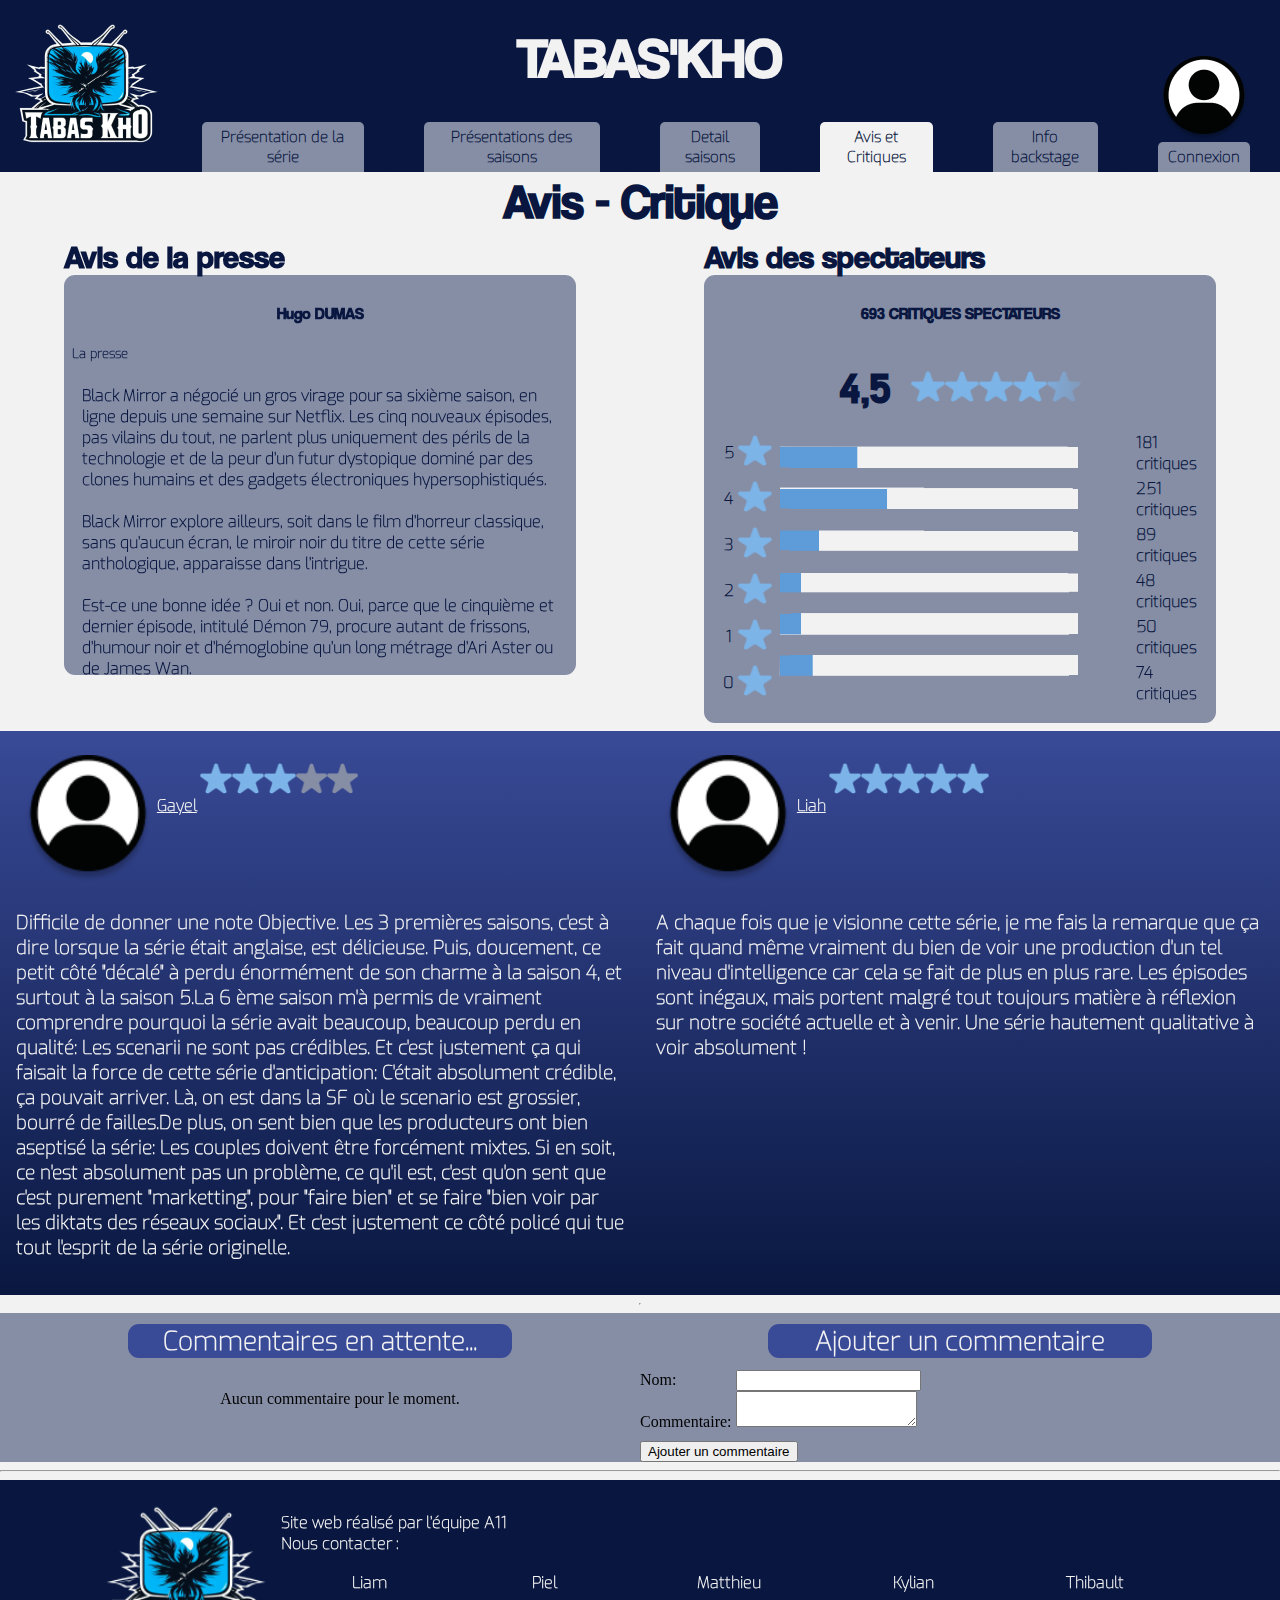
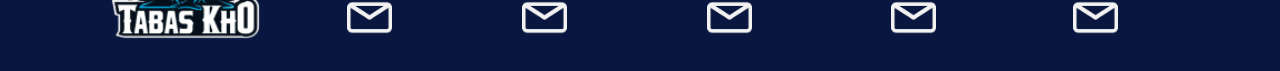
==== avis_critique.html @ 2e1c9a6a "Intégration de la page pres_saisons.html" ====
<!DOCTYPE html>
<html lang="en">
<head>
    <meta charset="UTF-8">
    <meta name="viewport" content="width=device-width, initial-scale=1.0">
    <link href="style.css" rel="stylesheet">
    <script type="text/javascript" src="main.js"></script>
    <title>Avis et Critiques</title>

</head>
<body>
    <!--Header-->
    <header>
        <nav>
            <ul>
                <li class="deroule"> 
                    <img src="img/menu.png" alt="menu">
                    <ul class="sous">
                        <li><a href="index.html">Présentation de la série</a></li>
                        <li><a href="pres_saisons.html">Présentations des saisons</a></li>
                        <li><a href="detail_saisons_1.html">Detail saisons</a></li>
                        <li><a href="avis_critique.html">Avis et Critiques</a></li>
                        <li><a href="">Info backstage</a></li>
                    </ul>
                </li>
            </ul>
        </nav>
        <img title="logo" src="img/logo.png" alt="logo" >
        <div class="div1header">
            <h1 class="h1blanc">TABAS'KHO</h1>
            <ul class="ulheader">
                <li><p class=" pheader"><a href="index.html">Présentation de la série</a></p></li>
                <li><p class="pheader"><a href="pres_saisons.html">Présentations des saisons</a></p></li>
                <li><p class="pheader"><a href="detail_saisons_1.html">Detail saisons</a></p></li>
                <li><p class="pheader actuel"><a href="avis_critique.html">Avis et Critiques</a></p></li>
                <li><p class="pheader"><a href="">Info backstage</a></p></li>
            </ul>
        </div>
        <div class="div2header">
            <img width="90px" height="86px" title="connexion" src="img/connexion.png" alt="connexion">
            <p class="pheader"><a href="">Connexion</a></p>
        </div>
    </header>
    <!--Main-->
    <main>
        <div class="title">
            <H2 class="h2bleue">Avis - Critique</H2>
        </div>
        <div class="presse_spectateur">
            <div class="presse">
                <H3>Avis de la presse</H3>
                <div>
                    <h4>Hugo DUMAS</h4>
                    <h5>La presse</h5>
                    <article>Black Mirror a négocié un gros virage pour sa sixième saison, en ligne depuis une semaine sur Netflix. Les cinq nouveaux épisodes, pas vilains du tout, ne parlent plus uniquement des périls de la technologie et de la peur d’un futur dystopique dominé par des clones humains et des gadgets électroniques hypersophistiqués. <br><br>Black Mirror explore ailleurs, soit dans le film d’horreur classique, sans qu’aucun écran, le miroir noir du titre de cette série anthologique, apparaisse dans l’intrigue.
                        <br><br>Est-ce une bonne idée ? Oui et non. Oui, parce que le cinquième et dernier épisode, intitulé Démon 79, procure autant de frissons, d’humour noir et d’hémoglobine qu’un long métrage d’Ari Aster ou de James Wan.
                        <br><br>Et non parce que le meilleur épisode de la cuvée 2023 demeure celui qui ressemble le plus à du Black Mirror traditionnel, soit le troisième (intitulé Mon cœur pour la vie), qui met en vedette Aaron Paul et Josh Hartnett dans le costume de deux astronautes de la fin des années 1960.</article>
                    <div class="place">
                        <p ><a class="bouton" href="">En savoir plus ...</a></p>
                    </div>
                </div>
            </div>
            <div class="spectateur">
                <h3>Avis des spectateurs</h3>
                <div>
                    <h4>693 CRITIQUES SPECTATEURS</h4>
                    <br>
                    <div>
                        <p class="p1">4,5</p>
                        <img src="img/Star 3.png" alt="etoile pleine" width="34" height="31">
                        <img src="img/Star 3.png" alt="etoile pleine" width="34" height="31">
                        <img src="img/Star 3.png" alt="etoile pleine" width="34" height="31">
                        <img src="img/Star 3.png" alt="etoile pleine" width="34" height="31">
                        <img src="img/Star 5.png" alt="etoile pleine" width="34" height="31">

                    </div>
                    <div class="avis">
                        <table>
                            <tr>
                                <th>5</th>
                                <td><img src="img/Star 3.png" alt="etoile pleine" width="34" height="31"></td>
                                <td class="test" rowspan="6"><img  src="img/Capture d’écran 2023-11-15 à 11.35.28.png" alt=""></td>
                                <td>181 critiques</td>
                            </tr>
                            <tr>
                                <th>4</th>
                                <td><img src="img/Star 3.png" alt="etoile pleine" width="34" height="31"></td>
                                <td>251 critiques</td>
                            </tr>
                            <tr>
                                <th>3</th>
                                <td><img src="img/Star 3.png" alt="etoile pleine" width="34" height="31"></td>
                                <td>89 critiques</td>
                            </tr>
                            <tr>
                                <th>2</th>
                                <td><img src="img/Star 3.png" alt="etoile pleine" width="34" height="31"></td>
                                <td>48 critiques</td>
                            </tr>
                            <tr>
                                <th>1</th>
                                <td><img src="img/Star 3.png" alt="etoile pleine" width="34" height="31"></td>
                                <td>50 critiques</td>
                            </tr>
                            <tr>
                                <th>0</th>
                                <td><img src="img/Star 3.png" alt="etoile pleine" width="34" height="31"></td>
                                <td>74 critiques</td>
                            </tr>
                        </table>
                    </div>
                </div>
            </div>
        </div>
        <div class="partie2">
            
            <div>
                <div>
                    <img class="Ellipse" src="img/connexion.png" alt="photo de profil spectateur" width="96px" height="96px">
                    <p><a class="user" href="https://www.allocine.fr/membre-Z20060817132647380656069/"><strong>Gayel</strong></a></p>
                    <div class="stars">
                        <img src="img/Star 3.png" alt="etoile pleine" width="34" height="31">
                        <img src="img/Star 3.png" alt="etoile pleine" width="34" height="31">
                        <img src="img/Star 3.png" alt="etoile pleine" width="34" height="31">
                        <img src="img/Star 4.png" alt="etoile vide" width="34" height="31">
                        <img src="img/Star 4.png" alt="etoile vide" width="34" height="31">
                    </div>
                </div>
                <p class=" min pblanc">Difficile de donner une note Objective. Les 3 premières saisons, c'est à dire lorsque la série était anglaise, est délicieuse. Puis, doucement, ce petit côté "décalé" à perdu énormément de son charme à la saison 4, et surtout à la saison 5.La 6 ème saison m'à permis de vraiment comprendre pourquoi la série avait beaucoup, beaucoup perdu en qualité: Les scenarii ne sont pas crédibles. Et c'est justement ça qui faisait la force de cette série d'anticipation: C'était absolument crédible, ça pouvait arriver. Là, on est dans la SF où le scenario est grossier, bourré de failles.De plus, on sent bien que les producteurs ont bien aseptisé la série: Les couples doivent être forcément mixtes. Si en soit, ce n'est absolument pas un problème, ce qu'il est, c'est qu'on sent que c'est purement "marketting", pour "faire bien" et se faire "bien voir par les diktats des réseaux sociaux". Et c'est justement ce côté policé qui tue tout l'esprit de la série originelle.</p>
            </div>
            <div>
                <div>
                    <img class="Ellipse" src="img/connexion.png" alt="photo de profil spectateur">
                    <p><a class="user" href="https://www.allocine.fr/membre-Z20211225101541783088129/"><strong>Liah</strong></a></p>
                    <div class="stars">
                        <img src="img/Star 3.png" alt="etoile pleine" width="34" height="31">
                        <img src="img/Star 3.png" alt="etoile pleine" width="34" height="31">
                        <img src="img/Star 3.png" alt="etoile pleine" width="34" height="31">
                        <img src="img/Star 3.png" alt="etoile vide" width="34" height="31">
                        <img src="img/Star 3.png" alt="etoile vide" width="34" height="31">
                    </div>
                </div>
                <p class="min pblanc">A chaque fois que je visionne cette série, je me fais la remarque que ça fait quand même vraiment du bien de voir une production d'un tel niveau d'intelligence car cela se fait de plus en plus rare. Les épisodes sont inégaux, mais portent malgré tout toujours matière à réflexion sur notre société actuelle et à venir. Une série hautement qualitative à voir absolument !</p>
            </div>
        </div>
        <hr>
    
                <!-- Afficher les commentaires -->
        <div class="commentNonVerif">
            <div>
                <p class="Fblanc">Commentaires en attente...</p>
                <ul id="commentList"></ul>
            </div>
            <!-- Formulaire pour ajouter un commentaire -->
            <div>
                <p class="Fblanc">Ajouter un commentaire</p>
                <form id="commentForm">
                <label for="name" class="name">Nom:</label>
                <input type="text" id="name" required><br>

                <label for="comment">Commentaire:</label>
                <textarea id="comment" required></textarea><br>

                <button type="submit" class="add">Ajouter un commentaire</button>
            </form>
            </div>
            
        </div>
        
        <script>
        document.addEventListener('DOMContentLoaded', function() {
            // Charger les commentaires existants depuis le stockage local
            var comments = JSON.parse(localStorage.getItem('comments')) || [];

            // Afficher les commentaires existants
            displayComments();

            // Ajouter un gestionnaire d'événements pour le formulaire
            document.getElementById('commentForm').addEventListener('submit', function(event) {
                event.preventDefault();

                // Récupérer les valeurs du formulaire
                var name = document.getElementById('name').value;
                var comment = document.getElementById('comment').value;

                // Ajouter le nouveau commentaire à la liste
                comments.push({ name: name, comment: comment });

                // Enregistrer les commentaires dans le stockage local
                localStorage.setItem('comments', JSON.stringify(comments));

                // Afficher les commentaires mis à jour
                displayComments();

                // Effacer le formulaire
                document.getElementById('name').value = '';
                document.getElementById('comment').value = '';
            });

            // Fonction pour afficher les commentaires
            function displayComments() {
                var commentList = document.getElementById('commentList');
                commentList.innerHTML = '';

                if (comments.length > 0) {
                    comments.forEach(function(comment) {
                        var listItem = document.createElement('li');
                        listItem.innerHTML = '<strong>' + escapeHTML(comment.name) + ':</strong> ' + escapeHTML(comment.comment);
                        commentList.appendChild(listItem);
                    });
                } else {
                    commentList.innerHTML = 'Aucun commentaire pour le moment.';
                }
            }

            // Fonction pour échapper les caractères HTML spéciaux
            function escapeHTML(str) {
                var div = document.createElement('div');
                div.appendChild(document.createTextNode(str));
                return div.innerHTML;
            }
            });
        </script>
    </main>
    <hr>
    <!--Footer-->
    <footer>
        <div class="image-centre">
            <img src="img/logo.png" alt="Logo tabas'KHO" width="191px" height="191px">
        </div>
        <div>
            <p class="footer-P">Site web réalisé par l’équipe A11 <br>Nous contacter :</p>
            
            <table>
                <tr>
                    <th>Liam</th>
                    <th>Piel</th>
                    <th>Matthieu</th>
                    <th>Kylian</th>
                    <th>Thibault</th>
                </tr>
                <tr>
                    <th><a href="mailto:liam.denis@etudiant.univ-rennes1.fr"> <img src="img/email-svgrepo-com.png" width="45px" height="45px"> </a ></th>
                    <th><a href="mailto:Piel.mallet@etudiant.univ-rennes1.fr"> <img src="img/email-svgrepo-com.png" width="45px" height="45px"> </a ></th>
                    <th><a href="mailto:matthieu.lebout@etudiant.univ-rennes1.fr"> <img src="img/email-svgrepo-com.png" width="45px" height="45px"> </a ></th>
                    <th><a href="mailto:kylian.houedec@etudiant.univ-rennes1.fr"> <img src="img/email-svgrepo-com.png" width="45px" height="45px"> </a ></th>
                    <th><a href="mailto:thibault.dubois@etudiant.univ-rennes1.fr"> <img src="img/email-svgrepo-com.png" width="45px" height="45px"> </a ></th>
                </tr>
            </table>
        </div>
    </footer>
</body>
</html>
---- style.css ----
html{
    height: 400px;
}
body{
    margin: 0;
    background-color: #f2f2f2;
}
.detailsaison{
    margin: 50px;
    display: flex;
    flex-direction: column;
}
header{
    color: #091740;
    display: flex;
    height: 172px;
    background-color: #091740;
    justify-content: space-around;
}
.div1header{
    display: flex;
    flex-direction: column;
    justify-content: flex-end;
}
.div2header{
    display: flex;
    flex-direction: column;
    justify-content: flex-end;
    align-items: center;
}
.ulheader{
    display: flex;
    flex-direction: row;
    flex-wrap: nowrap;
    padding: 0;
    margin-bottom: 0;
    list-style-type: none;
}
.ulheader>li{
    background-color: #091740;
    padding: 0;
    margin: 0;
    font-size: auto;

}
.h1blanc{
    margin-bottom: 0;
    font-size: 3.5em;
    font-family: "Coolvetica";
    color: #f2f2f2;
    text-align: center;
}
.h1bleue{
    margin-bottom: 0;
    font-size: 3.5em;
    font-family: "Coolvetica";
    color: #091740;
    text-align: center;
}
.h2bleue{
    font-size: 3em;
    font-family: "Coolvetica";
    color: #091740;
    margin: 0;
}
.h2blanc{
    font-size: 3em;
    font-family: "Coolvetica";
    color: #f2f2f2;
    margin: 0;
}
h3{
    font-size: 2em;
    font-family: "Coolvetica";
    color: #091740;
    margin: 0;
}
h4{
    text-align: center;
    font-family: "Coolvetica";
    color: #091740;
  }
  
h5,article,p{
    font-family: "exo";
    color: #091740;
    font-weight: bold;
}

a{
    color: #091740;
    text-decoration: none;
}
.pheader{
    border-radius: 5px 5px 0px 0px;
    font-family: "Exo";
    font-weight: bold;
    padding: 5px 10px;
    background-color: #868EA6;
    text-align: center;
    margin:0em 2em;
    font-size: 15px;
    
}

.pheader:hover{
    background-color: #f2f2f2;
}
.actuel{
    background-color: #f2f2f2;
}
.articleflex{
    display: flex;
    flex-direction: row;
    justify-content: space-around;
    align-items: center;
    margin-top: 0;
}
.deroule{
    display: none;
    background-color: #091740;
    padding: 0;
}
.sous{
    display: none;
    flex-direction: column;
    margin: 0;
    font-size: 1.75vw;
    align-items: flex-start;
    background-color: #868EA6;
    position:absolute;
    left: 0px;
    top: 172px;
    z-index: 300;
}
.sous li a{
    color: #F2F2F2;
}
nav:hover .sous{
    display: flex;
}
nav ul {
    padding: 0;
}
nav{
    height: 172px;
}
.wrap{
    text-align: center;
    flex-wrap: wrap;
}
.articleflex>img{
    width: 60%;
}
article{
    margin: 10px;
}

.articledegrade{
    border-radius: 20px;
    background: linear-gradient(#091740,80%,#394A97);
    margin: 3em 0;
    padding: 3em;
}

.pbleue{
    color: #091740;
    font-family: "Exo";
    text-align: center;
    font-size: 2.5vw;
    font-weight: 700;
}
.pblanc{
    color: #f2f2f2;
    font-family: "Exo";
    text-align: start;
    font-size: 2.5vw;
    font-weight: 700;
}
.min{
    font-size: 1.5vw;
    
}
table{
    color: #091740;
    font-family: "Exo";
    font-weight: bold;
}
.divnote{
    display: flex;
    flex-direction: row;
    justify-content: center;
    align-items: baseline;
}
.etoile{
    width: 3vw;
    height: 3vw;
}

.divnote>p{
    font-family: "Coolvetica";
    font-size: 2vw;
    margin-top: 10px;
    font-weight: bold;
    color: #868EA6;
}

.p_min{
    color: #868EA6;
    font-family: "Exo";
    font-weight: bold;
    margin: 0;
    text-align: center;
}
video{
    border-radius: 20px;
    width: 40vw;
    height: auto;
    margin-top: 3em;
}
ul{
    display: flex;
    flex-direction: row;
    flex-wrap: wrap;
    justify-content: space-around;
    list-style-type: none;
    margin:32px auto;
}
li{
    background-color: #394A97;
    padding: 1em 2em;
    border-radius: 10px;
    color: #f2f2f2;
    font-family: "Exo";
    font-weight: bold;
    font-size: 1.5em;
    margin: 1em;
}

.block-total{
    display: flex;
    flex-wrap: wrap;
    flex-direction: row;
    justify-content: space-around;
}
.block-total>div{
    background-color: #f2f2f2;
    width: 350px;
    height: 250px;
    text-align: center;
    border-radius: 20px;
    margin: 1em;
}
.pblock{
    color: #091740;
    font-family: "Exo";
    font-weight: bold;
    margin: 16px 30px;
    text-align: center;
}
figure>img{
    width: 15vw;
}



/* css details_saison */

body {
    padding: 0;
    margin: 0;
    background-color: #f2f2f2;
}

main {
    margin: 0;
    display: flex;
    flex-direction: column;
}

img {
    display: inline-block;
    border-radius: 10px;
}

p {
    font-family: Exo, Arial, sans-serif;
    font-weight: bold;
}


.changement_saison {
    margin: 1em auto;
}

.changement_saison a {
    background-color: #868EA6;
    color: black;
    display: inline-block;
    width: 10em;
    padding: 5px;
    text-align: center;
    text-decoration: none;
    border-radius: 5px;
    margin: 0.5em;
    font-family: Exo, Arial, sans-serif;
    font-weight: bold;
}

.changement_saison a:hover {
    background-color: #091740;
    color: white;
}

.changement_saison p {
    background-color: #C0C0C0;
    color: #7F7F7F;
    display: inline-block;
    width: 10em;
    padding: 5px;
    text-align: center;
    text-decoration: none;
    border-radius: 5px;
    margin: 0.5em;
}


/* Section Acteurs */

#acteur div div {
    background-color: #868EA6;
    width: 30%;
    display: inline-flex;
    margin: 10px;
    padding: 10px;
    border-radius: 20px;
    align-items: center;

}

#acteur p {
    display: inline-block;
    margin-left: 30px;
}

#acteur img {
    height: 100px;
    border-radius: 50px;
}


/* Bande anonce */

img.trailer {
    display: block;
    margin: 50px auto;
    width: 80%;
}


/* Section Extraits */

#extraits section {
    display: flex;
    width: 100%;
    flex-wrap: nowrap;
    overflow-x: scroll;
}

#extraits div {
    position: relative;
}

#extraits section::before {
    content: "";
    position: absolute;
    top: 0;
    bottom: 0;
    left: 0;
    width: 20px;
    background: linear-gradient(to left, rgba(255, 255, 255, 0), #F2F2F2);
}

#extraits section::after {
    content: "";
    position: absolute;
    top: 0;
    bottom: 0;
    right: 0;
    width: 20px;
    background: linear-gradient(to right, rgba(255, 255, 255, 0), #F2F2F2);
}

#extraits img {
    height: 300px;
    margin: 20px;
}


/* Section Photos */

#photos section {
    display: flex;
    width: 100%;
    flex-wrap: nowrap;
    overflow-x: scroll;
}

#photos img {
    margin: 20px;
    height: 400px;
}

#photos div {
    position: relative;
}

#photos section::before {
    content: "";
    position: absolute;
    top: 0;
    bottom: 0;
    left: 0;
    width: 20px;
    background: linear-gradient(to left, rgba(255, 255, 255, 0), #F2F2F2);
}

#photos section::after {
    content: "";
    position: absolute;
    top: 0;
    bottom: 0;
    right: 0;
    width: 20px;
    background: linear-gradient(to right, rgba(255, 255, 255, 0), #F2F2F2);
}


/* Section Episode */

#episodes section {
    display: flex;
    width: 100%;
    flex-wrap: nowrap;
    overflow-x: scroll;
}

#episodes div div {
    display: inline-block;
    width: 300px;
    background-color: #868EA6;
    border-radius: 20px;
    padding: 20px;
    margin: 20px;
    flex-shrink: 0;
    flex-grow: 0;
}

#episodes img {
    width: 100%;
}

#episodes div div:hover {
    position: relative;
    right: 10px;
    bottom: 10px;
    box-shadow: 10px 10px 10px #070E26;
}

#episodes div div div:hover {
    box-shadow: none;
    right: 0;
    bottom: 0;
}

#episodes p {
    height: 250px;
    overflow-y: scroll;
    margin: 0;
    padding: 20px 0;
}

#episodes > div,
#episodes div div div {
    position: relative;
    margin: 0;
    padding: 0;
}

#episodes section::before {
    content: "";
    position: absolute;
    top: 0;
    bottom: 0;
    left: 0;
    width: 20px;
    background: linear-gradient(to left, rgba(255, 255, 255, 0), #F2F2F2);
    z-index: 1;
}

#episodes section::after {
    content: "";
    position: absolute;
    top: 0;
    bottom: 0;
    right: 0;
    width: 20px;
    background: linear-gradient(to right, rgba(255, 255, 255, 0), #F2F2F2);
}

#episodes p::before {
    content: "";
    position: absolute;
    top: 0;
    left: 0;
    right: 0;
    height: 20px;
    background: linear-gradient(to top, rgba(255, 255, 255, 0), #868EA6);
}

#episodes p::after {
    content: "";
    position: absolute;
    bottom: 0;
    left: 0;
    right: 0;
    height: 20px;
    background: linear-gradient(to bottom, rgba(255, 255, 255, 0), #868EA6);
}


/* Affichage sur mobile */

@media screen and (max-width: 1400px) {

    #acteur div div {
        width: 45%;
    }

    img.trailer {
        width: 90%;
    }
}


@media screen and (max-width: 960px) {
    
    #acteur section {
        display: flex;
        flex-wrap: nowrap;
        overflow-x: scroll;
    }

    #acteur div div {
        flex-grow: 0;
        flex-shrink: 0;
        width: 400px;
        margin: 0 20px;
    }

    #acteur > div {
        position: relative;
    }
    
    #acteur section::before {
        content: "";
        position: absolute;
        top: 0;
        bottom: 0;
        left: 0;
        width: 20px;
        background: linear-gradient(to left, rgba(255, 255, 255, 0), #F2F2F2);
    }
    
    #acteur section::after {
        content: "";
        position: absolute;
        top: 0;
        bottom: 0;
        right: 0;
        width: 20px;
        background: linear-gradient(to right, rgba(255, 255, 255, 0), #F2F2F2);
    }    

    img.trailer {
        width: 100%;
    }

    #resume {
        order: 98;
    }

    .changement_saison_bas {
        order: 99;
    }
}

/* avis critique */

.title{
    display: flex;
    justify-content: center;}

.Fblanc{
   background-color: #394A97;
   color: #F2F2F2;
   font-size: 2vw;
   text-align: center;
   margin:  0.9vw 10vw;
   border-radius: 11px;
}
  .p1{
    font-family: "IniSans";
    font-size: 3vw;
    margin: 0;
    padding-top: 0;
    padding-right: 0.5em;
    
  }
  .user:hover{color: #F2F2F2;
    background-color: #091740;
    padding: 0.5em;
  border-radius: 5px;}
.user{color: #F2F2F2;}

  
  main{
    background-color: #f2F2F2;
    
  }
  
  .presse_spectateur{
    display: flex;
    justify-content: space-around;
  }
  .presse {
    width: 40%;
    padding: 0.5em;
    
    
  }
  .presse div{
    padding: 0.5em;
    background-color: #868EA6;
    border-radius:11px ;
    overflow-y: scroll;
    height: 30vw;
  
    
  } 
  .bouton{
    background-color:#7CB4E8 ;
    color: #F2F2F2;
    padding: 0.5em;
    border-radius: 5px;
    text-decoration: none;
    font-family: "IniSans";
    
    
  }
  .bouton:hover{
    background-color: #091740;
    color: #F2F2F2;
  }
  .place{
    display:flex;
    justify-content: flex-end;
    height: 50px;
  
  }
  .spectateur{
    
    width: 40%;
    padding: 0.5em;
    
  }
  .spectateur div{
  background-color: #868EA6;
  border-radius:11px ;
  padding: 0.5em;
  
  }
  .spectateur div div {
    display : flex;
    justify-content: center;;
  }
  .avis{display: flex;}
  
  .test {
    height: 250px;
    width:100% ;
  }
  .test img{
    height: 100%;
    width: 100%;
  }
  .avis p {line-height: 2.8em;}
  
  
  .partie2{
    background: linear-gradient(#394A97, #091740);
    display: flex;
    
  }
  .partie2 div{
    width: 50%;
    padding: 1em;
  }
  .partie2 div div{
    display: flex;
    padding :0.5em;
  }
  .Ellipse{
    width: 10vw;
    height: 10vw;
  }
  .partie2 div div p a{
    position:relative;
    top: 1.5em;
    left:0.3em;
    color: F2F2F2;
    text-decoration: underline;
  }
  .commentNonVerif{
    background-color: #868EA6;
    display: flex;
  }
  .commentNonVerif div {
    width: 50%;
    display: block;
  }
  .name{
    padding: 0 56px 0 0; 
  }
  .add{
    margin: 10px 0 0 0;
    
  }




































/** PRESENTATIONS SAISONS **/
/*librairie*/
.lineaire-simple {
    background: linear-gradient(#394A97, #091740);
}

body {
  margin: 0;
}

@font-face {
  font-family: "Coolvetica";
  src: url('./Polices_woff/coolvetica_woff/coolveticarg.woff') format('woff'),
       url('./Polices_woff/coolvetica_woff/coolveticarg.woff2') format('woff2');
}

@font-face {
  font-family: "Exo";
  src: url('./Polices_woff/Exo_woff/Exo-VariableFont_wght.woff') format('woff'),
       url('./Polices_woff/Exo_woff/Exo-VariableFont_wght.woff2') format('woff2');
}

@font-face {
  font-family: "IniSans";
  src: url('./Polices_woff/ini-sans_woff/IniSans.woff') format('woff'),
       url('./Polices_woff/ini-sans_woff/IniSans.woff2') format('woff2');
}

/*** MAIN ***/

.main_pres_s {
    /*old*/
    margin: unset;
    display: unset;
    flex-direction: unset;

    margin: 0;
    background-color: #F2F2F2;
}

.art_saisons {
    /*old*/
    margin: unset;

    display: flex;
    flex-direction: column;
    gap: 20px;
    background: linear-gradient(#868EA6, #091740);
    color: white;
    padding: 20px 20px 20px 20px;
    }

.art_transi{
  background: linear-gradient(#091740, #868EA6)
}

.art_saisons h2 {
  font-family: "Coolvetica";
  color: black;
  font-weight: lighter;
  font-size: 3em;
  margin: 0;
  text-align: center;
}

.art_saisons h3 {
  font-weight: bolder;
}

.img_eps_res {
  display: grid;
  grid-column-gap: 20px;
  grid-template-columns: 10fr 3fr;
  justify-content: space-around;
  font-family: 'Exo';
  font-weight: bold;
  font-size: 1.5em;
}

.img_eps {
  display: grid;
  grid-template-columns: 50% 1fr;
  background: #F2F2F2;
  color: black;
  padding: 20px;
  border-radius: 15px;/
}

.img_eps img {
    /*old*/
    display: unset;
    border-radius: unset;

    width: 90%;
    justify-self: center;
    height: max-content;
    border-radius: 15px;
}

.img_eps ul {
    /*old*/
    display: unset;
    flex-direction: unset;
    flex-wrap: unset;
    justify-content: unset;
    list-style-type: unset;
    margin: unset;

    padding-top: 40px;
    display: flex;
    flex-direction: column;
    width: 100%;
    font-size: 1.8vw;
}

.img_eps ul li {
    /*old*/
    background-color: unset;
    padding: unset;
    border-radius: unset;
    color: unset;
    font-family: unset;
    font-weight: unset;
    font-size: unset;
    margin: unset;

    margin-left: 50px;
}

.Title_eps{
    margin-left: 50px;
}

.img_eps ul li p {
  margin-left: 30px; /* Ajustez la valeur */
}


.img_eps_res h3 {
    /*old*/
    font-size: unset;

    font-size: 3vw;

  text-decoration: underline;
}

.res {
  box-sizing: border-box;

  width: 100%;
  display: flex;
  flex-direction: column;
  padding: 15px 50px 50px 50px;
  background-color: #F2F2F2;
  color: black;
  border-radius: 15px;
  font-size: 1.5vw;
}

.res h4{
  text-decoration: underline;
  margin: 0px;
}

#popup-content > h4 {
  text-decoration: underline;
  margin: 0px;
}

.res button {
  background-color: #091740;
  color: #fff;
  border: none;
  padding: 10px 15px;
  border-radius: 5px;
  font-size: 1.5vw;
  cursor: pointer;
  transition: background-color 0.3s ease;
}

.res button:hover {
  background-color: #394A97;
  transform: scale(1.05); /* Augmente la taille du bouton */
}


.actors {
  display: grid;
  grid-template-columns: repeat(4, 1fr);
  padding: 20px;
  background-color: #F2F2F2;
  border-radius: 15px;
  justify-content: space-around;
  color: black;
  font-family: 'Exo';
  font-size: 2vw;
  font-weight: bold;
  text-align: center;
}

.actors img {
  width: 50%;
}

/* Popup container */
.popup1, .popup2 {
  position: relative;
  display: inline-block;
  cursor: pointer;
}



/* Style pour le fond semi-transparent du popup */
#popup-background, #popup-background2 {
  display: none;
  position: fixed;
  top: 0;
  left: 0;
  width: 100%;
  height: 100%;
  background: rgba(0, 0, 0, 0.5);
}

/* Style pour le popup lui-même */
#popup-content, #popup-content2 {
  display: none;
  position: fixed;
  width: 80%;
  top: 45%;
  left: 50%;
  transition: all 0.5s;
  transform: translate(-50%, -50%);
  padding: 20px;
  background: #fff;
  border: 1px solid #ccc;
  box-shadow: 0 4px 8px rgba(0, 0, 0, 0.1);
  /*animation*/
  transition: opacity 0.3s, transform 0.3s;
  opacity: 0;
  transform: translate(-50%, -50%) scale(0.8);
}

#popup-content, #popup-content2 h4{
    font-size: 2vw;
}
  
#popup-content.show, #popup-content2.show {
  opacity: 1;
  transform: translate(-50%, -50%) scale(1);
}

@media screen and (max-width: 980px){
  #popup-content, #popup-content2 {
    overflow-y: scroll;
    width: 80%;
  }
}


/* Style pour le bouton de fermeture */
#close-button, #close-button2 {
  position: absolute;
  font-size: 2vw;
  top: 10px;
  right: 10px;
  cursor: pointer;
  margin-right: 5px;
}

#close-button:hover, #close-button2:hover {
  transform: scale(0.90); /* Réduit la taille du bouton */
}


@media screen and (max-width: 1024px){
  .img_eps_res {
    display: flex;
    flex-direction: column;
    justify-content: space-between;
  }

  .res {
    margin-top: 20px;
    font-size: 2vw;
  }

  .img_eps{
    display: flex;
    /*Centrer les objets*/
    align-items: center;
    flex-direction: column;
    gap: 0px;
  }

  .img_eps img {
    width: 60%;
    justify-self: center;
    height: max-content;
    border-radius: 15px;
  }

  .img_eps ul {
    /*old*/
    display: unset;
    flex-direction: unset;
    flex-wrap: unset;
    justify-content: unset;
    list-style-type: unset;
    margin: unset;

    padding-top: 20px;
    display: grid;
    grid-template-columns: 1fr 1fr;
    width: 100%;
    font-size: 2.2vw;
  }

  /*.img_eps ul {

    font-size: 0.8em;
  }
  */

}

@media screen and (max-width: 1400px) {
  .res {
    padding: 10px 40px 40px 40px;
  }

  .art_saisons h2 {
    font-size: 2.7em;
  }
}

@media screen and (max-width: 1100px) {
  .res {
    padding: 5px 30px 30px 30px;
  }

  .art_saisons h2 {
    font-size: 2em;
  }

}
/* FIN PRESENTATION SAISON */
















































/* footer */

footer{
    justify-content: center;
    background-color: #091740;
    display: flex;
    height: 20%;
  }
  .image-centre{
    display: flex;
    justify-content: center;
    align-items: center;
  }
  footer p{
    color: #F2F2F2;
  }
  footer div table th{
    padding:0 5vw;
    color: #F2F2F2;
  }
  footer div table{
    justify-content: center;
    display: flex;
    bottom: 10px;
  }
  .footer-P{
    margin-top: 2em;
    font-family: "Exo";
    background-color: #091740;
  }
  .star {
    font-size: 24px;
    color: gray;
    cursor: pointer;
  }

  .star.selected {
    color: gold;
  }
  @media screen and (max-width: 1050px) {
    footer div table th{
        padding:0 1.5vw;
      }
      .footer-P{
        margin-top: 1em;
      }
  }



@font-face {
    font-family: "Coolvetica";
    src: url('./Polices_woff/coolvetica_woff/coolveticarg.woff') format('woff'),
         url('./Polices_woff/coolvetica_woff/coolveticarg.woff2') format('woff2');
}

@font-face {
    font-family: "Exo";
    src: url('./Polices_woff/Exo_woff/Exo-VariableFont_wght.woff') format('woff'),
         url('./Polices_woff/Exo_woff/Exo-VariableFont_wght.woff2') format('woff2');
}

@font-face {
    font-family: "IniSans";
    src: url('./Polices_woff/ini-sans_woff/IniSans.woff') format('woff'),
         url('./Polices_woff/ini-sans_woff/IniSans.woff2') format('woff2');
}
@media (max-width:1050px){
    .pheader{
        display: none;
    }
    .div1header{
        display: none;
    }
    header{
        align-items: center;
    }
    .deroule{
        display: flex;
    }
}
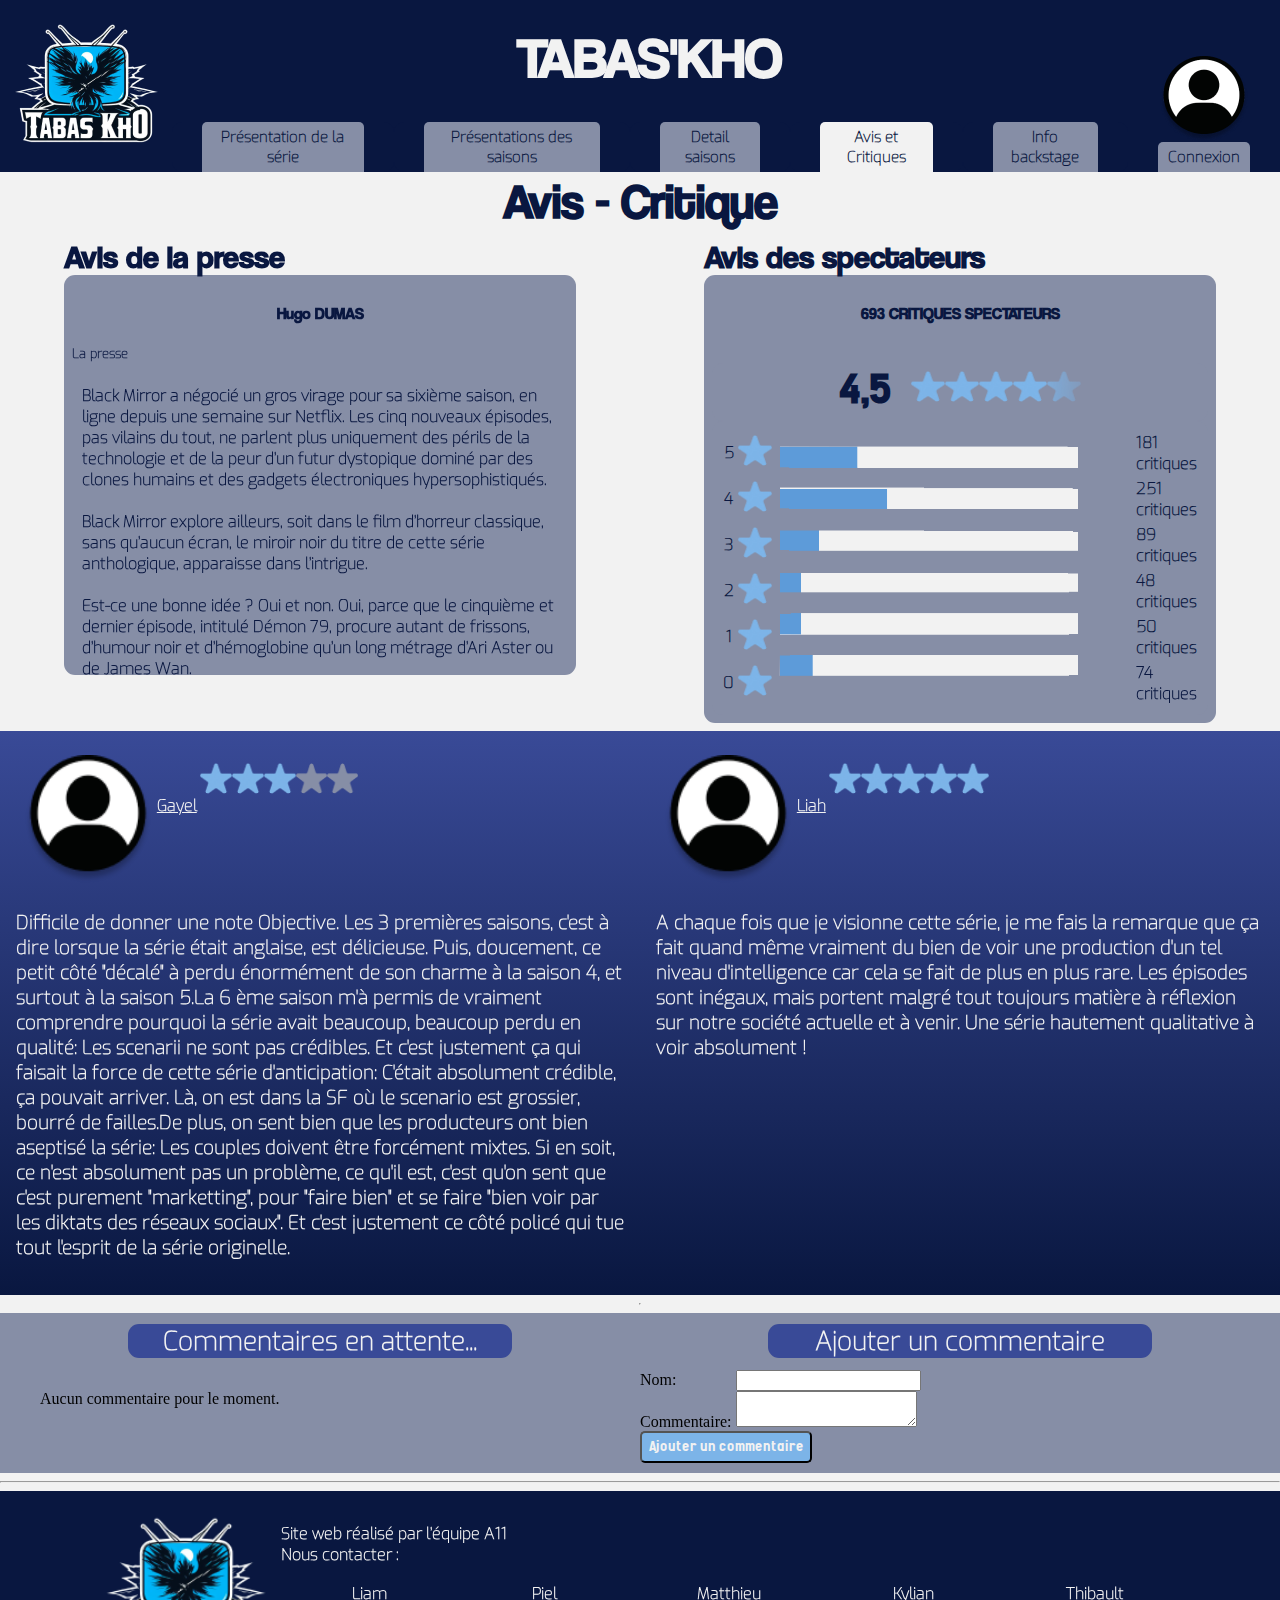
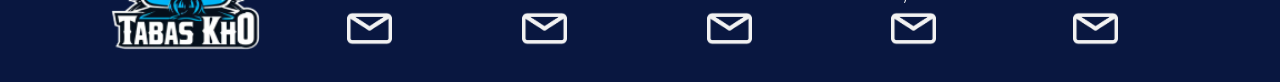
==== commit 7a583b45: "fix avis_critique commentaires" ====
--- a/avis_critique.html
+++ b/avis_critique.html
@@ -20,25 +20,27 @@
                         <li><a href="pres_saisons.html">Présentations des saisons</a></li>
                         <li><a href="detail_saisons_1.html">Detail saisons</a></li>
                         <li><a href="avis_critique.html">Avis et Critiques</a></li>
-                        <li><a href="">Info backstage</a></li>
+                        <li><a href="backstage.html">Info backstage</a></li>
                     </ul>
                 </li>
             </ul>
         </nav>
-        <img title="logo" src="img/logo.png" alt="logo" >
+        <a href="index.html">
+            <img title="logo" src="img/logo.png" alt="logo" >
+        </a>
         <div class="div1header">
             <h1 class="h1blanc">TABAS'KHO</h1>
             <ul class="ulheader">
-                <li><p class=" pheader"><a href="index.html">Présentation de la série</a></p></li>
-                <li><p class="pheader"><a href="pres_saisons.html">Présentations des saisons</a></p></li>
-                <li><p class="pheader"><a href="detail_saisons_1.html">Detail saisons</a></p></li>
-                <li><p class="pheader actuel"><a href="avis_critique.html">Avis et Critiques</a></p></li>
-                <li><p class="pheader"><a href="">Info backstage</a></p></li>
+                <li><a class="pheader" href="index.html">Présentation de la série</a></li>
+                <li><a class="pheader" href="pres_saisons.html">Présentations des saisons</a></li>
+                <li><a class="pheader" href="detail_saisons_1.html">Detail saisons</a></li>
+                <li><a class="pheader actuel" href="avis_critique.html">Avis et Critiques</a></li>
+                <li><a class="pheader" href="backstage.html">Info backstage</a></li>
             </ul>
         </div>
         <div class="div2header">
             <img width="90px" height="86px" title="connexion" src="img/connexion.png" alt="connexion">
-            <p class="pheader"><a href="">Connexion</a></p>
+            <a class="pheader" href="">Connexion</a>
         </div>
     </header>
     <!--Main-->
@@ -161,7 +163,7 @@
                 <label for="comment">Commentaire:</label>
                 <textarea id="comment" required></textarea><br>
 
-                <button type="submit" class="add">Ajouter un commentaire</button>
+                <button type="submit" class="bouton">Ajouter un commentaire</button>
             </form>
             </div>
             
--- a/style.css
+++ b/style.css
@@ -100,7 +100,7 @@
     text-align: center;
     margin:0em 2em;
     font-size: 15px;
-    
+    display: inline-block;
 }
 
 .pheader:hover{
@@ -212,7 +212,7 @@
     margin: 0;
     text-align: center;
 }
-video{
+.index_video{
     border-radius: 20px;
     width: 40vw;
     height: auto;
@@ -226,6 +226,7 @@
     list-style-type: none;
     margin:32px auto;
 }
+
 li{
     background-color: #394A97;
     padding: 1em 2em;
@@ -351,10 +352,11 @@
 
 /* Bande anonce */
 
-img.trailer {
+.trailer {
     display: block;
     margin: 50px auto;
     width: 80%;
+    border-radius: 20px;
 }
 
 
@@ -537,7 +539,7 @@
         width: 45%;
     }
 
-    img.trailer {
+    .trailer {
         width: 90%;
     }
 }
@@ -582,7 +584,7 @@
         background: linear-gradient(to right, rgba(255, 255, 255, 0), #F2F2F2);
     }    
 
-    img.trailer {
+    .trailer {
         width: 100%;
     }
 
@@ -596,6 +598,28 @@
 }
 
 /* avis critique */
+
+.commentNonVerif {
+  padding-bottom: 10px;
+}
+
+#commentList {
+  display: flex;
+  flex-direction: column;
+}
+
+#commentList li {
+  list-style-type:disc;
+  background-color: unset;
+  padding: unset;
+  border-radius: unset;
+  color: unset;
+  font-family: unset;
+  font-weight: unset;
+  font-size: unset;
+  margin: unset;
+
+}
 
 .title{
     display: flex;
@@ -1002,7 +1026,7 @@
   display: none;
   position: fixed;
   width: 80%;
-  top: 45%;
+  top: 50%;
   left: 50%;
   transition: all 0.5s;
   transform: translate(-50%, -50%);
@@ -1017,7 +1041,7 @@
 }
 
 #popup-content, #popup-content2 h4{
-    font-size: 2vw;
+    font-size: 1.5vw;
 }
   
 #popup-content.show, #popup-content2.show {
@@ -1049,6 +1073,35 @@
 
 
 @media screen and (max-width: 1024px){
+
+  .res h3{
+    font-size: 3vw;
+  }
+
+  .res h4{
+    font-size: 2.5vw;
+  }
+
+  .res p{
+    font-size: 2.5vw;
+  }
+
+  #popup-content, #popup-content2 h3{
+    font-size: 4vw;
+  }
+
+  #popup-content, #popup-content2 h4{
+    font-size: 3vw;
+  }
+
+  #popup-content, #popup-content2 p{
+    font-size: 3vw;
+  }
+    
+  #popup-content.show, #popup-content2.show {
+    opacity: 1;
+    transform: translate(-50%, -50%) scale(1);
+  }
   .img_eps_res {
     display: flex;
     flex-direction: column;
@@ -1248,4 +1301,134 @@
     .deroule{
         display: flex;
     }
-}+}
+
+
+/* backstage */
+
+#sectCoulisseInterview > article > h1{
+    font-family: Coolvetica, Arial, sans-serif;
+    font-weight: lighter;
+    margin-bottom: 0;
+    font-size: 5vw;
+    color: #f2f2f2;
+    text-align: center;
+}
+
+#backstage-iframe {
+    margin:16px 0;
+    width: 100%;
+    height:45vw;
+}
+main > #sectCoulisseInterview > article{
+    text-align: center;
+    color: white;
+    background-color: #070e26;
+    margin:0 25px;
+    border-radius: 20px;
+}
+main > #sectCoulisseInterview > article > h1{
+    text-decoration: underline;
+}
+#sectCoulisseInterview > article > figure{
+    display: inline-flex;
+    flex-direction: column;
+    flex-wrap: wrap;
+    align-items: center;
+    
+}
+#sectCoulisseInterview > article + article{
+    background-color: #f2f2f2;
+    color: #070e26;
+    margin-bottom: 5em;
+}
+#sectCoulisseInterview > article + article > h1{
+    color: #070e26;
+}
+
+main nav > #secondMenu > li   {
+    padding: 3% 9%; 
+    background-color: #070e26;
+    color: hsl(0, 0%, 95%);
+    border-radius: 15px;
+    font-size: 3vw; 
+    margin: 0 2%;
+    white-space: nowrap;
+}
+main nav > #secondMenu > li > a   {
+    color: hsl(0, 0%, 95%);
+}
+main > #sectCoulisseInterview > article > figure img{
+    width : 35vw;
+    display: flex;
+    
+}
+
+main nav > #secondMenu{
+    display: flex;
+    font-family: "Exo";
+    font-weight: bold;
+    justify-content: center;
+    list-style-type: none;
+}
+
+#videoPopup {
+    display: none;
+    position: fixed;
+    border-radius: 20px;
+    border: solid black 2px;
+    top:50%;
+    left: 50%;
+    transform: translate(-50%, -50%);
+    background-color: #070e26b4;
+    padding: 20px;
+    
+}
+#videoPopup > div > iframe{
+    width: 65vw;
+    height: 35vw;
+    border-radius: 20px;
+}
+#videoPopup img{
+    width:35px;
+    right: 0;
+}
+
+#videoPopup div{  
+    display:flex;
+    position: relative;
+    flex-wrap: wrap;
+    flex-direction: row-reverse;
+}
+
+@media screen and (max-width: 600px){
+
+    main > #sectCoulisseInterview > article > figure img{
+        width : 20em;
+        display: flex;
+        
+    }
+    main > #sectCoulisseInterview {
+        display: flex;
+        flex-direction: column;
+    }
+
+    main > #sectCoulisseInterview > #coulisse {
+        order: 2;
+        
+        border-radius: 0;
+        margin: 0;
+        margin-bottom: 2em;
+    }
+
+    main > #sectCoulisseInterview > #interview {
+        order: 1;
+        margin-bottom: 0;
+        
+    }
+
+    #sectCoulisseInterview > article > h1{
+        font-size: 35px;
+        margin: 5px 0;
+    }
+}
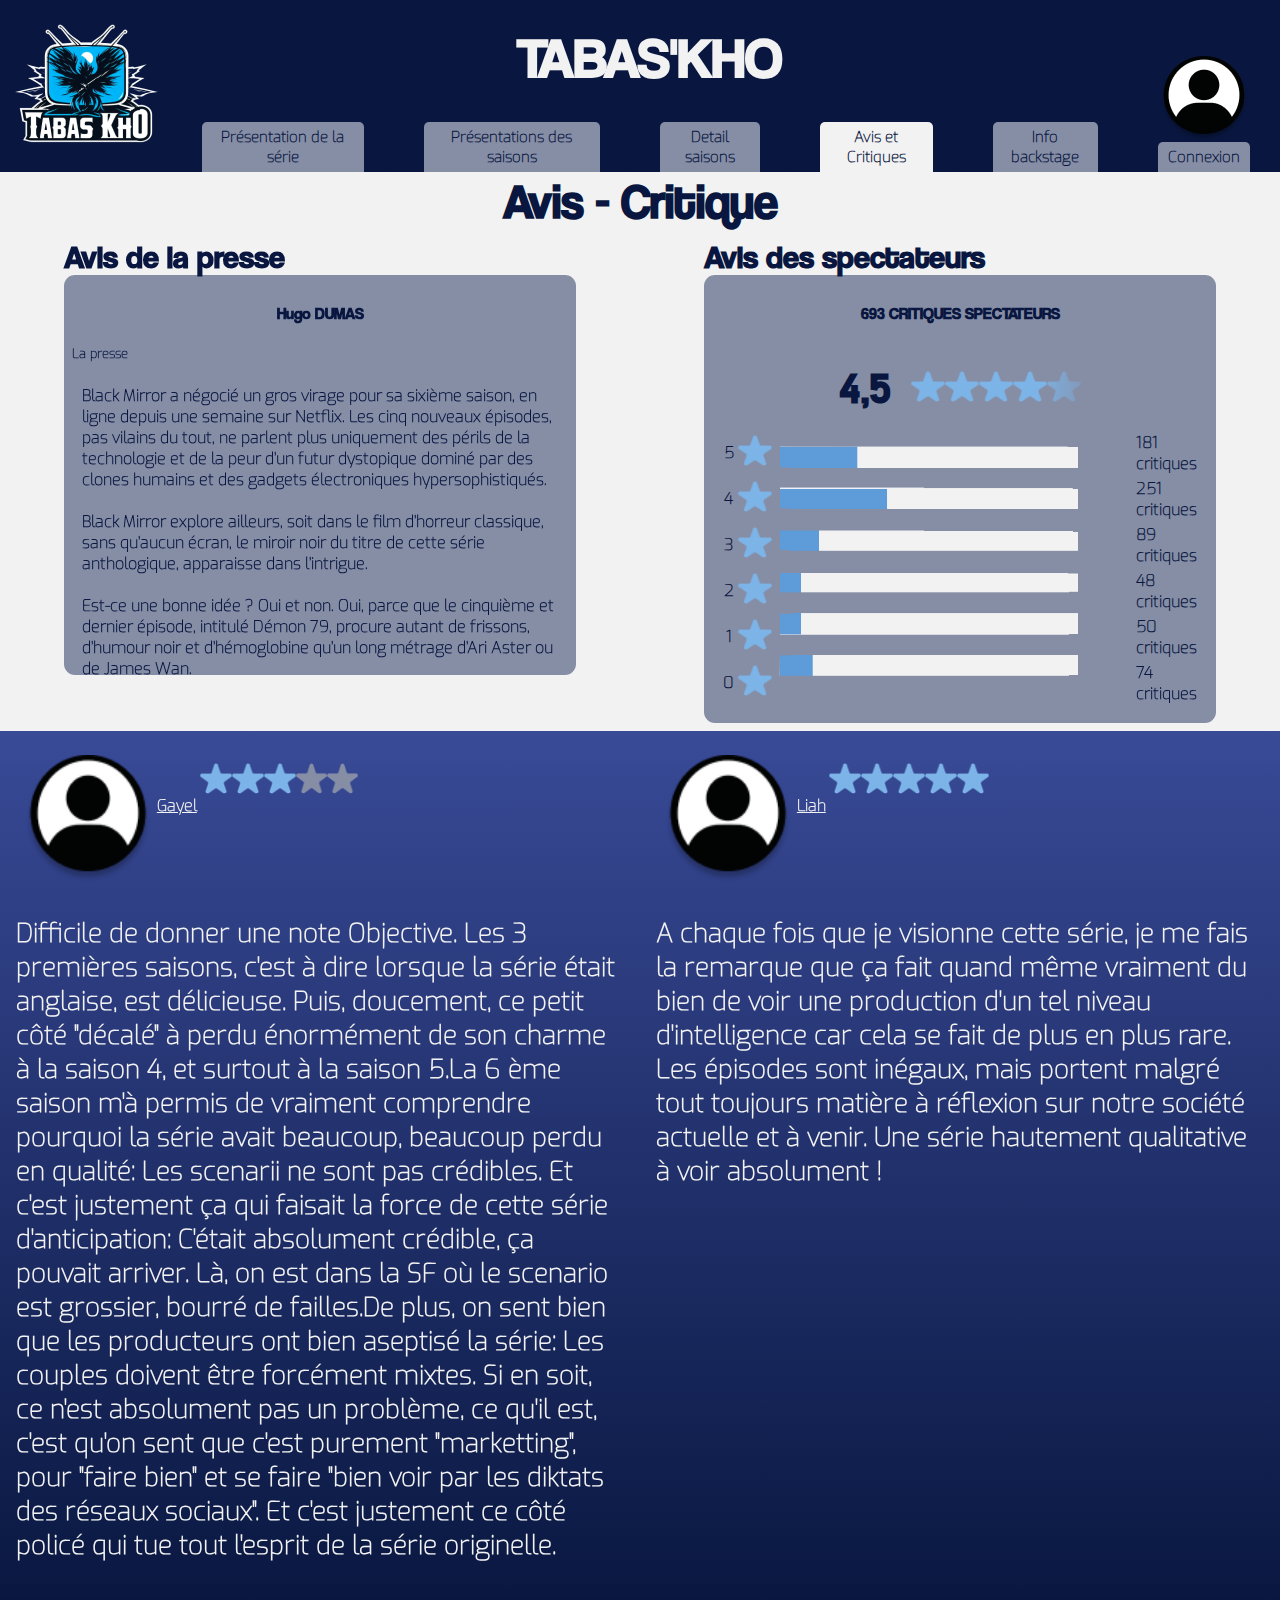
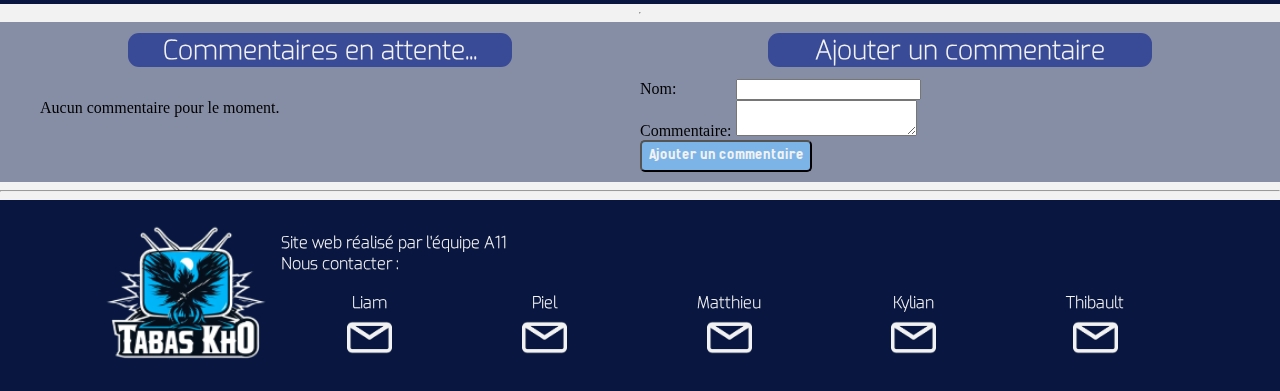
==== commit 722f6e39: "Modifs de Tibault" ====
--- a/avis_critique.html
+++ b/avis_critique.html
@@ -58,7 +58,7 @@
                         <br><br>Est-ce une bonne idée ? Oui et non. Oui, parce que le cinquième et dernier épisode, intitulé Démon 79, procure autant de frissons, d’humour noir et d’hémoglobine qu’un long métrage d’Ari Aster ou de James Wan.
                         <br><br>Et non parce que le meilleur épisode de la cuvée 2023 demeure celui qui ressemble le plus à du Black Mirror traditionnel, soit le troisième (intitulé Mon cœur pour la vie), qui met en vedette Aaron Paul et Josh Hartnett dans le costume de deux astronautes de la fin des années 1960.</article>
                     <div class="place">
-                        <p ><a class="bouton" href="">En savoir plus ...</a></p>
+                        <p ><a class="bouton" href="https://www.lapresse.ca/arts/chroniques/2023-06-24/black-mirror-ou-film-d-horreur.php">En savoir plus ...</a></p>
                     </div>
                 </div>
             </div>
@@ -128,7 +128,7 @@
                         <img src="img/Star 4.png" alt="etoile vide" width="34" height="31">
                     </div>
                 </div>
-                <p class=" min pblanc">Difficile de donner une note Objective. Les 3 premières saisons, c'est à dire lorsque la série était anglaise, est délicieuse. Puis, doucement, ce petit côté "décalé" à perdu énormément de son charme à la saison 4, et surtout à la saison 5.La 6 ème saison m'à permis de vraiment comprendre pourquoi la série avait beaucoup, beaucoup perdu en qualité: Les scenarii ne sont pas crédibles. Et c'est justement ça qui faisait la force de cette série d'anticipation: C'était absolument crédible, ça pouvait arriver. Là, on est dans la SF où le scenario est grossier, bourré de failles.De plus, on sent bien que les producteurs ont bien aseptisé la série: Les couples doivent être forcément mixtes. Si en soit, ce n'est absolument pas un problème, ce qu'il est, c'est qu'on sent que c'est purement "marketting", pour "faire bien" et se faire "bien voir par les diktats des réseaux sociaux". Et c'est justement ce côté policé qui tue tout l'esprit de la série originelle.</p>
+                <p class="pblanc">Difficile de donner une note Objective. Les 3 premières saisons, c'est à dire lorsque la série était anglaise, est délicieuse. Puis, doucement, ce petit côté "décalé" à perdu énormément de son charme à la saison 4, et surtout à la saison 5.La 6 ème saison m'à permis de vraiment comprendre pourquoi la série avait beaucoup, beaucoup perdu en qualité: Les scenarii ne sont pas crédibles. Et c'est justement ça qui faisait la force de cette série d'anticipation: C'était absolument crédible, ça pouvait arriver. Là, on est dans la SF où le scenario est grossier, bourré de failles.De plus, on sent bien que les producteurs ont bien aseptisé la série: Les couples doivent être forcément mixtes. Si en soit, ce n'est absolument pas un problème, ce qu'il est, c'est qu'on sent que c'est purement "marketting", pour "faire bien" et se faire "bien voir par les diktats des réseaux sociaux". Et c'est justement ce côté policé qui tue tout l'esprit de la série originelle.</p>
             </div>
             <div>
                 <div>
@@ -142,7 +142,7 @@
                         <img src="img/Star 3.png" alt="etoile vide" width="34" height="31">
                     </div>
                 </div>
-                <p class="min pblanc">A chaque fois que je visionne cette série, je me fais la remarque que ça fait quand même vraiment du bien de voir une production d'un tel niveau d'intelligence car cela se fait de plus en plus rare. Les épisodes sont inégaux, mais portent malgré tout toujours matière à réflexion sur notre société actuelle et à venir. Une série hautement qualitative à voir absolument !</p>
+                <p class="pblanc">A chaque fois que je visionne cette série, je me fais la remarque que ça fait quand même vraiment du bien de voir une production d'un tel niveau d'intelligence car cela se fait de plus en plus rare. Les épisodes sont inégaux, mais portent malgré tout toujours matière à réflexion sur notre société actuelle et à venir. Une série hautement qualitative à voir absolument !</p>
             </div>
         </div>
         <hr>
--- a/style.css
+++ b/style.css
@@ -174,7 +174,7 @@
     color: #f2f2f2;
     font-family: "Exo";
     text-align: start;
-    font-size: 2.5vw;
+    font-size: 2vw;
     font-weight: 700;
 }
 .min{
@@ -1150,6 +1150,26 @@
   }
   */
 
+}  @media screen and (max-width: 1050px) {
+  /*main*/
+  .presse_spectateur{
+    display: block;
+  }
+  .presse{
+    width: 95%;
+  }
+  .spectateur{
+    width: 95%;
+  }
+  .partie2{
+    display : block;
+  }
+  .partie2 div {
+    width: 95%;
+  }
+  .pblanc{
+    font-size: 4vw;
+  }
 }
 
 @media screen and (max-width: 1400px) {
@@ -1234,6 +1254,7 @@
     justify-content: center;
     align-items: center;
   }
+  
   footer p{
     color: #F2F2F2;
   }
@@ -1266,6 +1287,10 @@
       }
       .footer-P{
         margin-top: 1em;
+      }
+      .image-centre img{
+        width: 20vw;
+        height: 20vw;
       }
   }
 
@@ -1432,3 +1457,21 @@
         margin: 5px 0;
     }
 }
+@media screen and (max-width: 1050px) {
+  /*main*/
+  .presse_spectateur{
+    display: block;
+  }
+  .presse{
+    width: 95%;
+  }
+  .spectateur{
+    width: 95%;
+  }
+  .partie2{
+    display : block;
+  }
+  .partie2 div {
+    width: 95%;
+  }
+}